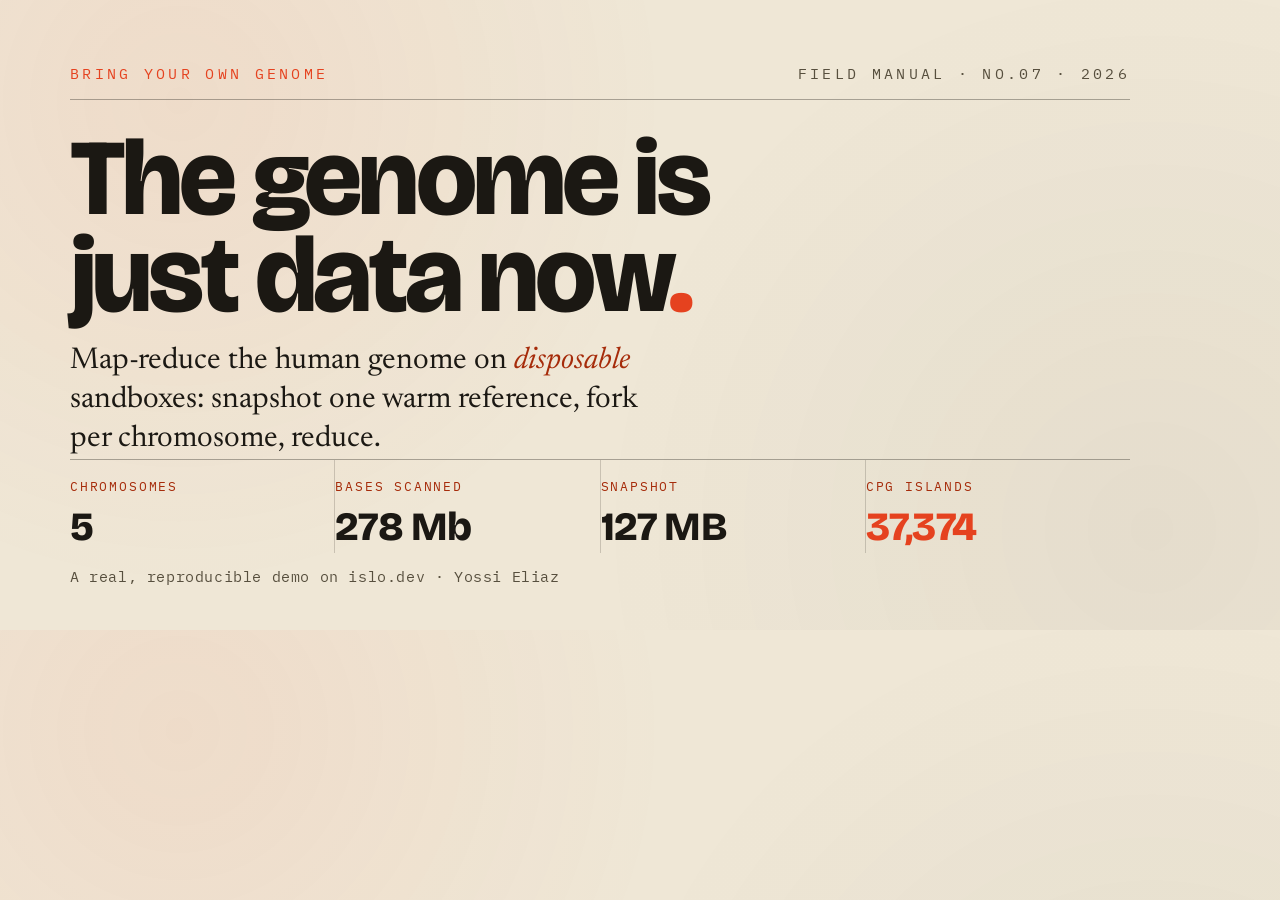
==== og-card.html @ f75ce4e0 "Bring Your Own Genome: map-reduce the human genome on disposable islo sandboxes Real, reproducible d" ====
<!doctype html>
<html lang="en"><head><meta charset="utf-8">
<link rel="preconnect" href="https://fonts.googleapis.com">
<link rel="preconnect" href="https://fonts.gstatic.com" crossorigin>
<link href="https://fonts.googleapis.com/css2?family=Bricolage+Grotesque:opsz,wght@12..96,700;12..96,800&family=IBM+Plex+Mono:wght@400;600&family=Newsreader:opsz,wght@6..72,400&display=swap" rel="stylesheet">
<style>
  :root{ --paper:#efe7d6; --ink:#1b1813; --ink2:#574f3e; --hot:#e5421f; --hot2:#a62c0b; }
  *{margin:0;box-sizing:border-box}
  body{width:1200px;height:630px;background:var(--paper);color:var(--ink);
    font-family:"Newsreader",serif;overflow:hidden;position:relative;
    background-image:radial-gradient(circle at 14% 16%, rgba(229,66,31,.07), transparent 40%),
                     radial-gradient(circle at 90% 84%, rgba(27,24,19,.05), transparent 44%);}
  .card{padding:64px 70px;height:100%;display:flex;flex-direction:column;justify-content:space-between}
  .top{display:flex;justify-content:space-between;font-family:"IBM Plex Mono",monospace;
    font-size:15px;letter-spacing:.22em;text-transform:uppercase;color:var(--ink2);
    border-bottom:1px solid rgba(27,24,19,.34);padding-bottom:16px}
  .top span:first-child{color:var(--hot)}
  h1{font-family:"Bricolage Grotesque",sans-serif;font-weight:800;font-size:108px;line-height:.9;
    letter-spacing:-.035em;margin:30px 0 18px}
  h1 .dot{color:var(--hot)}
  .sub{font-size:30px;line-height:1.3;max-width:34ch;color:var(--ink);font-weight:400}
  .sub em{color:var(--hot2);font-style:italic}
  .stats{display:flex;gap:0;border-top:1px solid rgba(27,24,19,.34)}
  .stat{flex:1;padding:18px 0 2px;border-right:1px solid rgba(27,24,19,.18)}
  .stat:last-child{border-right:0}
  .stat .k{font-family:"IBM Plex Mono",monospace;font-size:13px;letter-spacing:.14em;
    text-transform:uppercase;color:var(--hot2);display:block;margin-bottom:8px}
  .stat .v{font-family:"Bricolage Grotesque",sans-serif;font-weight:800;font-size:40px;letter-spacing:-.02em}
  .stat.hot .v{color:var(--hot)}
  .by{font-family:"IBM Plex Mono",monospace;font-size:15px;color:var(--ink2);letter-spacing:.04em;margin-top:14px}
</style></head>
<body>
  <div class="card">
    <div class="top"><span>BRING YOUR OWN GENOME</span><span>FIELD MANUAL · No.07 · 2026</span></div>
    <div>
      <h1>The genome is<br>just data now<span class="dot">.</span></h1>
      <p class="sub">Map-reduce the human genome on <em>disposable</em> sandboxes: snapshot one warm reference, fork per chromosome, reduce.</p>
    </div>
    <div>
      <div class="stats">
        <div class="stat"><span class="k">chromosomes</span><span class="v">5</span></div>
        <div class="stat"><span class="k">bases scanned</span><span class="v">278 Mb</span></div>
        <div class="stat"><span class="k">snapshot</span><span class="v">127 MB</span></div>
        <div class="stat hot"><span class="k">CpG islands</span><span class="v">37,374</span></div>
      </div>
      <p class="by">A real, reproducible demo on islo.dev · Yossi Eliaz</p>
    </div>
  </div>
</body></html>
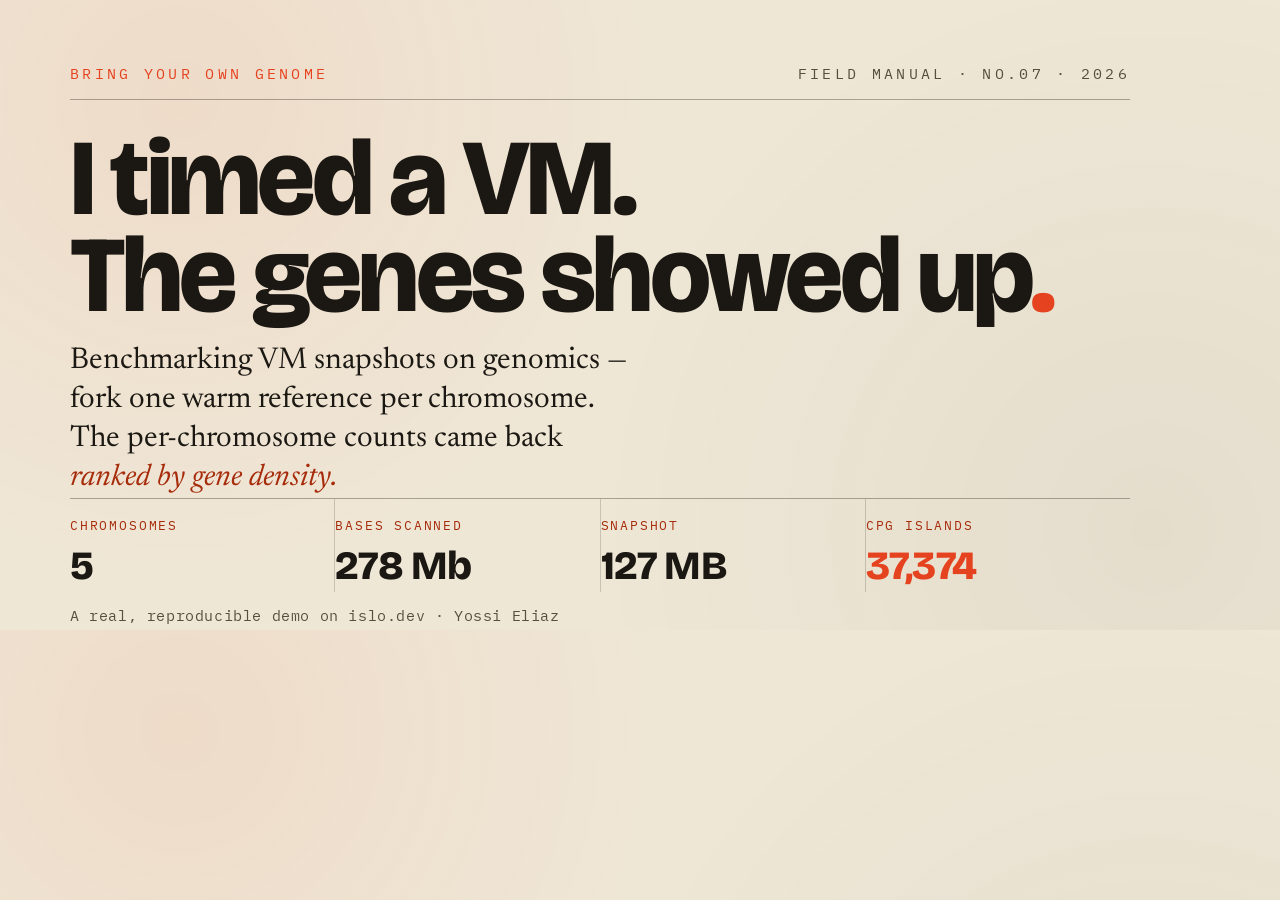
==== commit d7c276f0: "Elevate story (discovery framing), de-hype copy, add process timeline + two-reading climax + local-c" ====
--- a/og-card.html
+++ b/og-card.html
@@ -33,8 +33,8 @@
   <div class="card">
     <div class="top"><span>BRING YOUR OWN GENOME</span><span>FIELD MANUAL · No.07 · 2026</span></div>
     <div>
-      <h1>The genome is<br>just data now<span class="dot">.</span></h1>
-      <p class="sub">Map-reduce the human genome on <em>disposable</em> sandboxes: snapshot one warm reference, fork per chromosome, reduce.</p>
+      <h1>I timed a VM.<br>The genes showed up<span class="dot">.</span></h1>
+      <p class="sub">Benchmarking VM snapshots on genomics — fork one warm reference per chromosome. The per-chromosome counts came back <em>ranked by gene density.</em></p>
     </div>
     <div>
       <div class="stats">
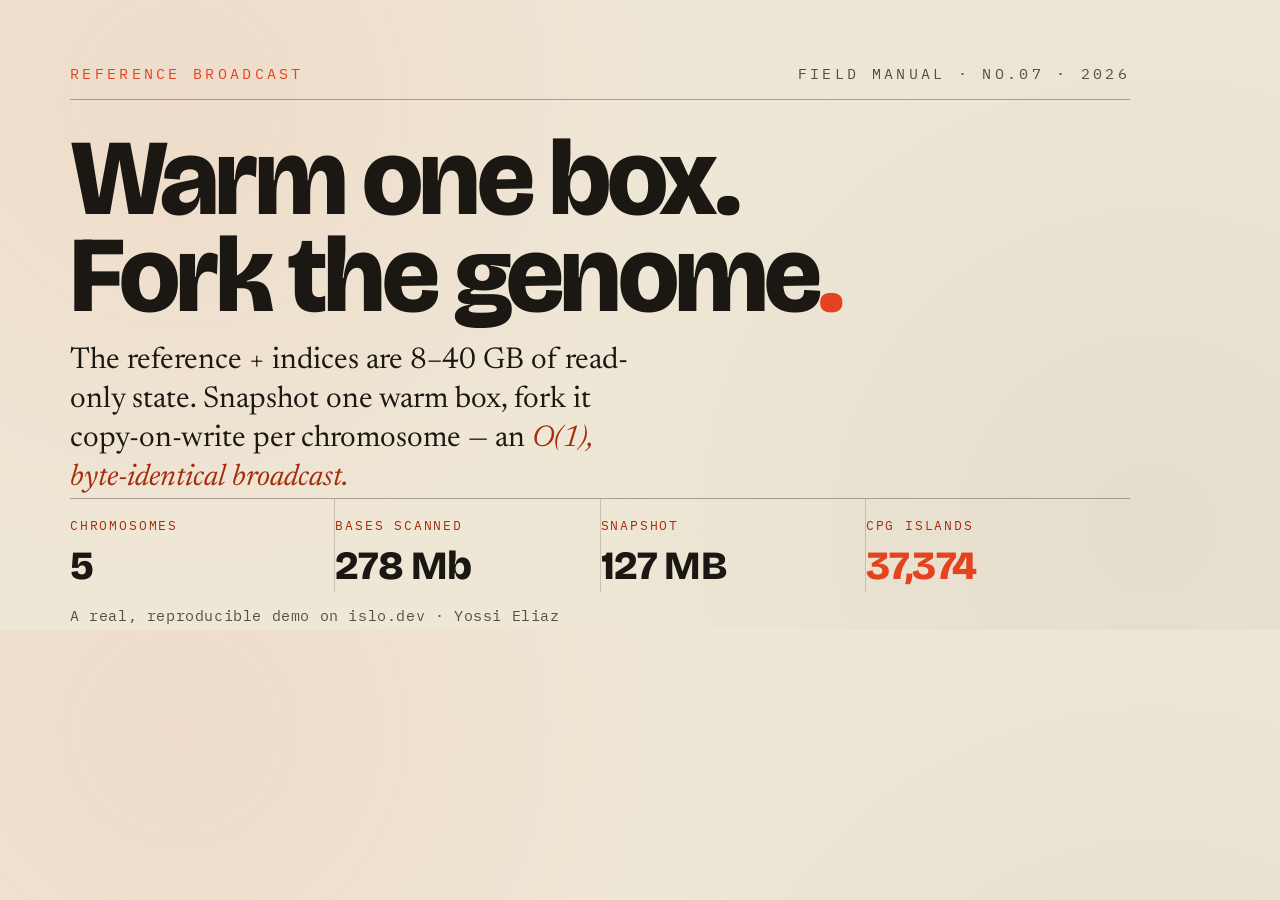
==== commit 35e64b53: "Expert rewrite: reference-broadcast thesis, positive-control framing, real production numbers - Refr" ====
--- a/og-card.html
+++ b/og-card.html
@@ -31,10 +31,10 @@
 </style></head>
 <body>
   <div class="card">
-    <div class="top"><span>BRING YOUR OWN GENOME</span><span>FIELD MANUAL · No.07 · 2026</span></div>
+    <div class="top"><span>REFERENCE BROADCAST</span><span>FIELD MANUAL · No.07 · 2026</span></div>
     <div>
-      <h1>I timed a VM.<br>The genes showed up<span class="dot">.</span></h1>
-      <p class="sub">Benchmarking VM snapshots on genomics — fork one warm reference per chromosome. The per-chromosome counts came back <em>ranked by gene density.</em></p>
+      <h1>Warm one box.<br>Fork the genome<span class="dot">.</span></h1>
+      <p class="sub">The reference + indices are 8–40&nbsp;GB of read-only state. Snapshot one warm box, fork it copy-on-write per chromosome — an <em>O(1), byte-identical broadcast.</em></p>
     </div>
     <div>
       <div class="stats">
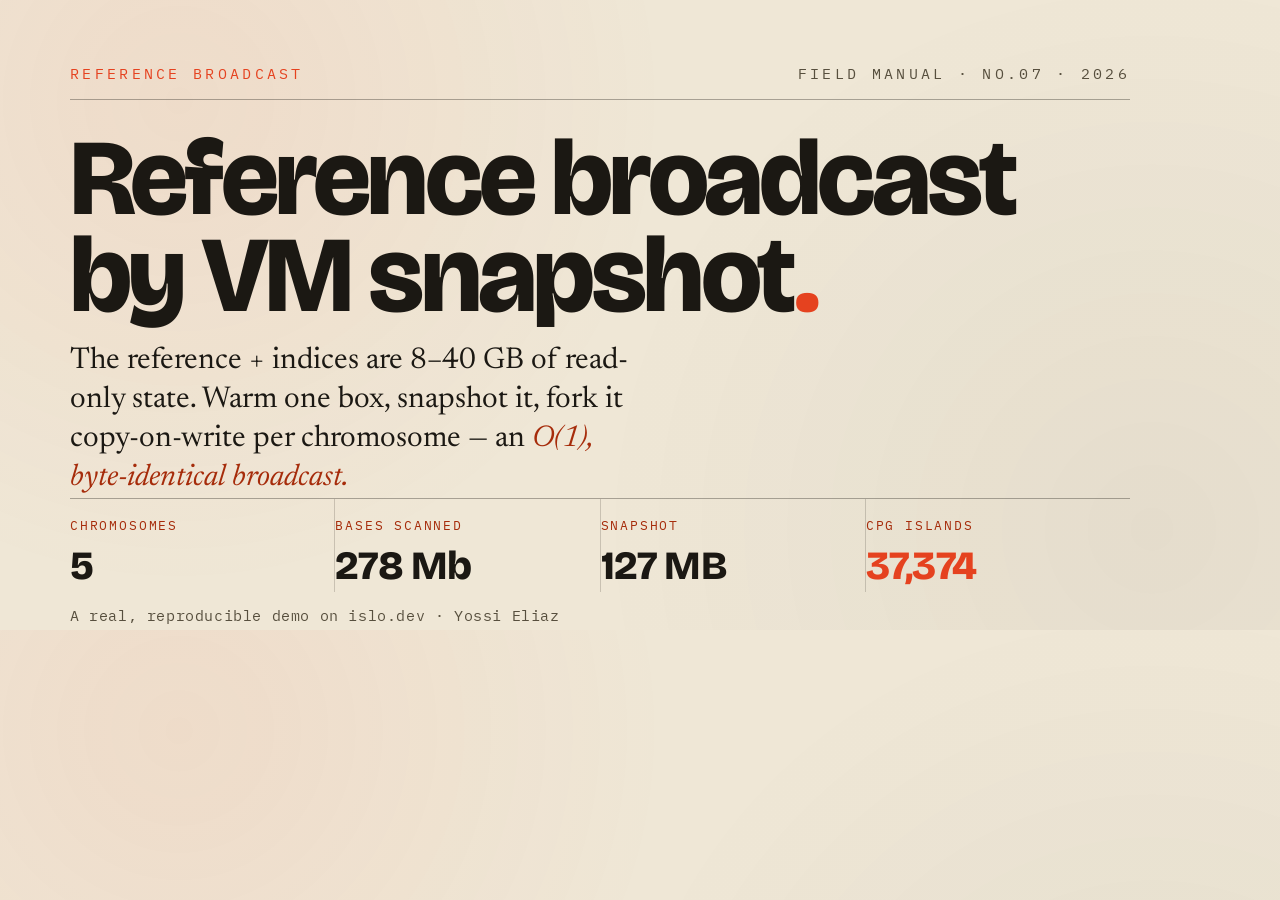
==== commit 78fc146c: "Rewrite as a technical report: abstract, sectioned headings, References, citations; add islo CTA (YO" ====
--- a/og-card.html
+++ b/og-card.html
@@ -33,8 +33,8 @@
   <div class="card">
     <div class="top"><span>REFERENCE BROADCAST</span><span>FIELD MANUAL · No.07 · 2026</span></div>
     <div>
-      <h1>Warm one box.<br>Fork the genome<span class="dot">.</span></h1>
-      <p class="sub">The reference + indices are 8–40&nbsp;GB of read-only state. Snapshot one warm box, fork it copy-on-write per chromosome — an <em>O(1), byte-identical broadcast.</em></p>
+      <h1>Reference broadcast<br>by VM snapshot<span class="dot">.</span></h1>
+      <p class="sub">The reference + indices are 8–40&nbsp;GB of read-only state. Warm one box, snapshot it, fork it copy-on-write per chromosome — an <em>O(1), byte-identical broadcast.</em></p>
     </div>
     <div>
       <div class="stats">
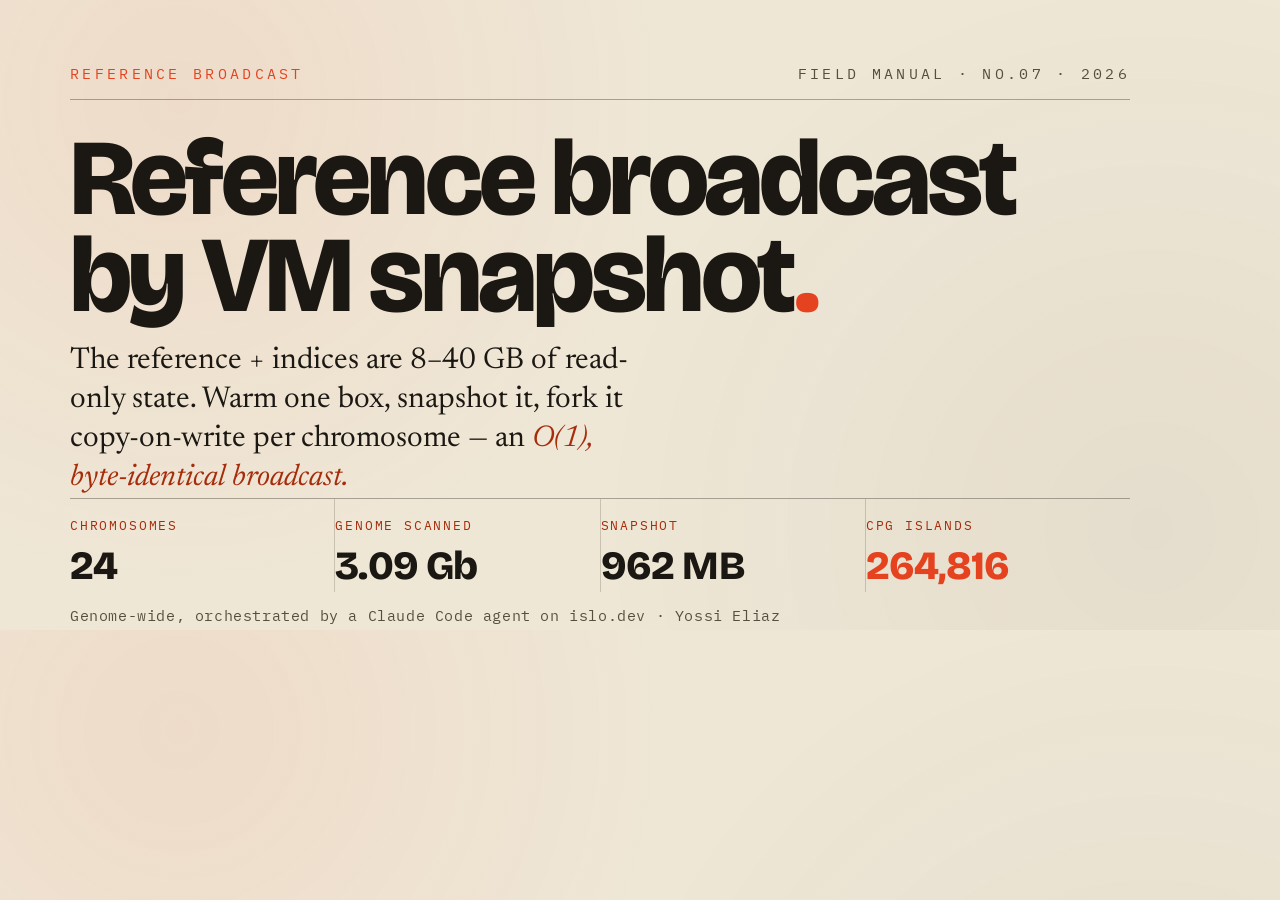
==== commit 1f7bcf24: "Genome-wide run (24 chromosomes) orchestrated by a Claude Code sub-agent; crabbox.sh harness - Scale" ====
--- a/og-card.html
+++ b/og-card.html
@@ -38,12 +38,12 @@
     </div>
     <div>
       <div class="stats">
-        <div class="stat"><span class="k">chromosomes</span><span class="v">5</span></div>
-        <div class="stat"><span class="k">bases scanned</span><span class="v">278 Mb</span></div>
-        <div class="stat"><span class="k">snapshot</span><span class="v">127 MB</span></div>
-        <div class="stat hot"><span class="k">CpG islands</span><span class="v">37,374</span></div>
+        <div class="stat"><span class="k">chromosomes</span><span class="v">24</span></div>
+        <div class="stat"><span class="k">genome scanned</span><span class="v">3.09 Gb</span></div>
+        <div class="stat"><span class="k">snapshot</span><span class="v">962 MB</span></div>
+        <div class="stat hot"><span class="k">CpG islands</span><span class="v">264,816</span></div>
       </div>
-      <p class="by">A real, reproducible demo on islo.dev · Yossi Eliaz</p>
+      <p class="by">Genome-wide, orchestrated by a Claude Code agent on islo.dev · Yossi Eliaz</p>
     </div>
   </div>
 </body></html>
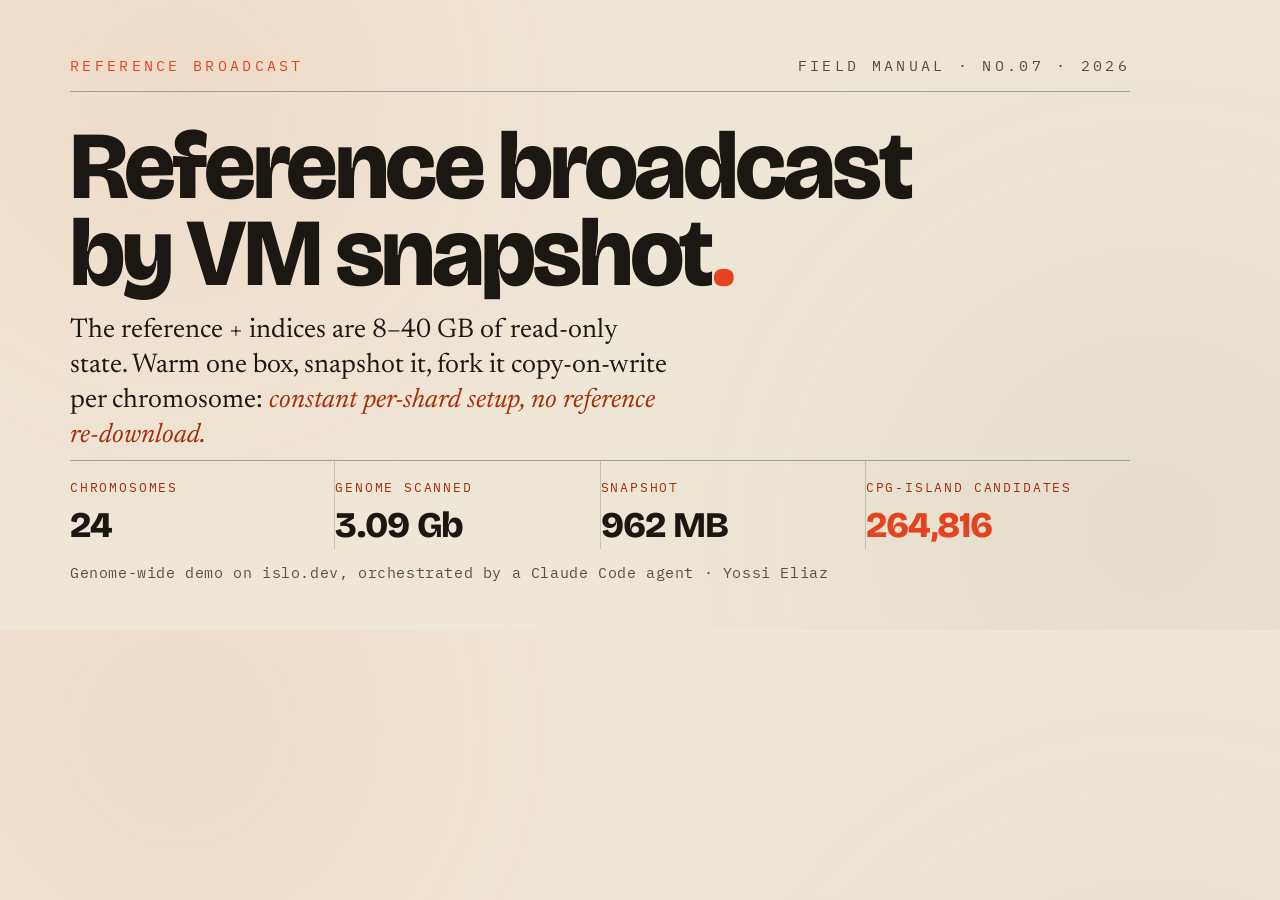
==== commit 15fd5595: "Fix speedup wording, mobile overflow, metadata and launch drafts - Explain that the ~13x compares a " ====
--- a/og-card.html
+++ b/og-card.html
@@ -1,5 +1,5 @@
 <!doctype html>
-<html lang="en"><head><meta charset="utf-8">
+<html lang="en"><head><meta charset="utf-8"><title>Share card · Reference broadcast by VM snapshot</title>
 <link rel="preconnect" href="https://fonts.googleapis.com">
 <link rel="preconnect" href="https://fonts.gstatic.com" crossorigin>
 <link href="https://fonts.googleapis.com/css2?family=Bricolage+Grotesque:opsz,wght@12..96,700;12..96,800&family=IBM+Plex+Mono:wght@400;600&family=Newsreader:opsz,wght@6..72,400&display=swap" rel="stylesheet">
@@ -10,22 +10,22 @@
     font-family:"Newsreader",serif;overflow:hidden;position:relative;
     background-image:radial-gradient(circle at 14% 16%, rgba(229,66,31,.07), transparent 40%),
                      radial-gradient(circle at 90% 84%, rgba(27,24,19,.05), transparent 44%);}
-  .card{padding:64px 70px;height:100%;display:flex;flex-direction:column;justify-content:space-between}
+  .card{padding:56px 70px 48px;height:100%;display:flex;flex-direction:column;justify-content:space-between}
   .top{display:flex;justify-content:space-between;font-family:"IBM Plex Mono",monospace;
     font-size:15px;letter-spacing:.22em;text-transform:uppercase;color:var(--ink2);
     border-bottom:1px solid rgba(27,24,19,.34);padding-bottom:16px}
   .top span:first-child{color:var(--hot)}
-  h1{font-family:"Bricolage Grotesque",sans-serif;font-weight:800;font-size:108px;line-height:.9;
-    letter-spacing:-.035em;margin:30px 0 18px}
+  h1{font-family:"Bricolage Grotesque",sans-serif;font-weight:800;font-size:96px;line-height:.9;
+    letter-spacing:-.035em;margin:26px 0 16px}
   h1 .dot{color:var(--hot)}
-  .sub{font-size:30px;line-height:1.3;max-width:34ch;color:var(--ink);font-weight:400}
+  .sub{font-size:27px;line-height:1.3;max-width:40ch;color:var(--ink);font-weight:400}
   .sub em{color:var(--hot2);font-style:italic}
   .stats{display:flex;gap:0;border-top:1px solid rgba(27,24,19,.34)}
   .stat{flex:1;padding:18px 0 2px;border-right:1px solid rgba(27,24,19,.18)}
   .stat:last-child{border-right:0}
   .stat .k{font-family:"IBM Plex Mono",monospace;font-size:13px;letter-spacing:.14em;
     text-transform:uppercase;color:var(--hot2);display:block;margin-bottom:8px}
-  .stat .v{font-family:"Bricolage Grotesque",sans-serif;font-weight:800;font-size:40px;letter-spacing:-.02em}
+  .stat .v{font-family:"Bricolage Grotesque",sans-serif;font-weight:800;font-size:36px;letter-spacing:-.02em}
   .stat.hot .v{color:var(--hot)}
   .by{font-family:"IBM Plex Mono",monospace;font-size:15px;color:var(--ink2);letter-spacing:.04em;margin-top:14px}
 </style></head>
@@ -33,17 +33,17 @@
   <div class="card">
     <div class="top"><span>REFERENCE BROADCAST</span><span>FIELD MANUAL · No.07 · 2026</span></div>
     <div>
-      <h1>Reference broadcast<br>by VM snapshot<span class="dot">.</span></h1>
-      <p class="sub">The reference + indices are 8–40&nbsp;GB of read-only state. Warm one box, snapshot it, fork it copy-on-write per chromosome — an <em>O(1), byte-identical broadcast.</em></p>
+      <h1>Reference broadcast<br>by VM&nbsp;snapshot<span class="dot">.</span></h1>
+      <p class="sub">The reference + indices are 8–40&nbsp;GB of read-only state. Warm one box, snapshot it, fork it copy-on-write per chromosome: <em>constant per-shard setup, no reference re-download.</em></p>
     </div>
     <div>
       <div class="stats">
         <div class="stat"><span class="k">chromosomes</span><span class="v">24</span></div>
         <div class="stat"><span class="k">genome scanned</span><span class="v">3.09 Gb</span></div>
         <div class="stat"><span class="k">snapshot</span><span class="v">962 MB</span></div>
-        <div class="stat hot"><span class="k">CpG islands</span><span class="v">264,816</span></div>
+        <div class="stat hot"><span class="k">CpG-island candidates</span><span class="v">264,816</span></div>
       </div>
-      <p class="by">Genome-wide, orchestrated by a Claude Code agent on islo.dev · Yossi Eliaz</p>
+      <p class="by">Genome-wide demo on islo.dev, orchestrated by a Claude Code agent · Yossi Eliaz</p>
     </div>
   </div>
 </body></html>
